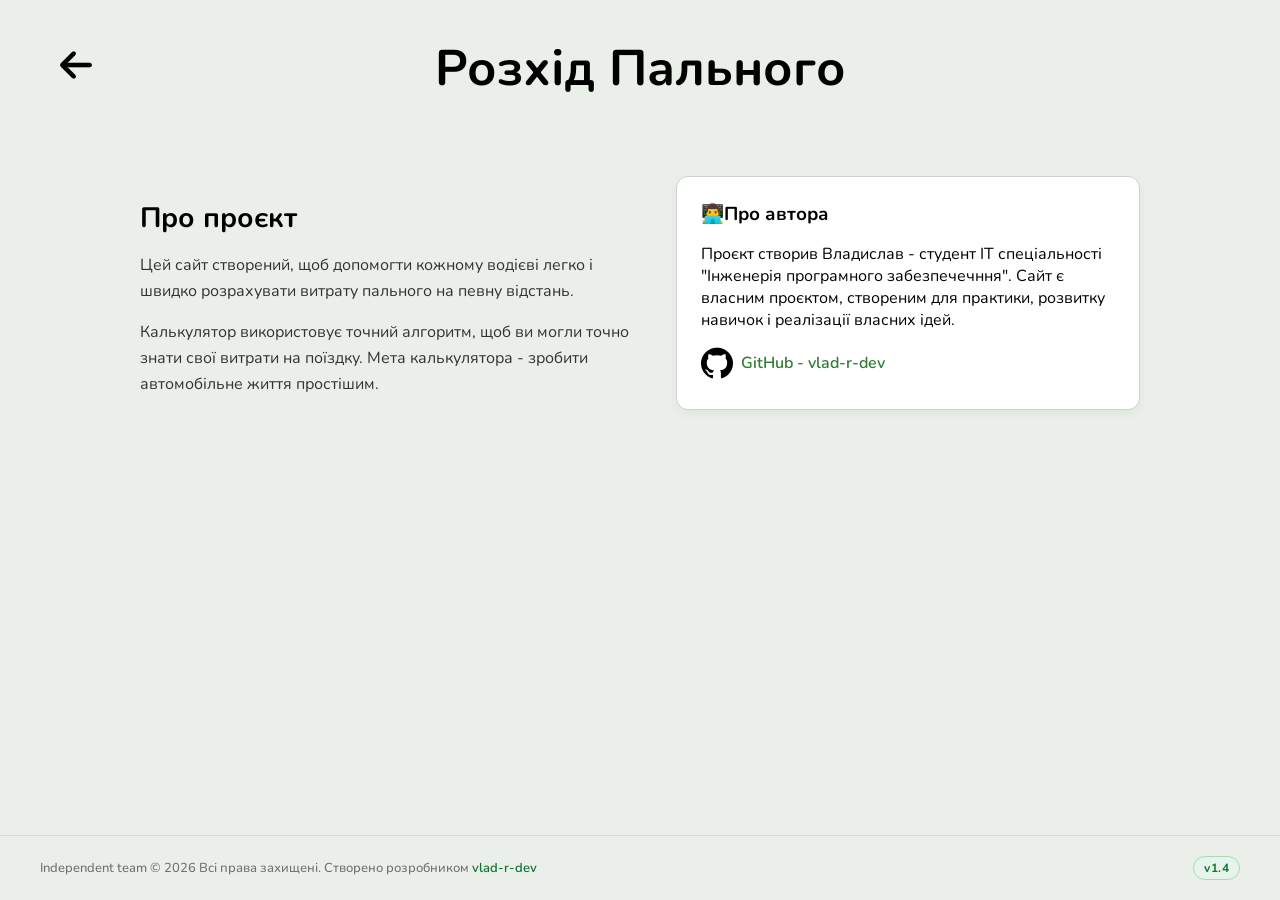
==== about.html @ a564a2fd "Add "About us" section and minor design tweaks" ====
<!DOCTYPE html>
<html lang="ua">
<head>
     <link rel="stylesheet" href="about.css">
    <meta charset="UTF-8">
    <meta name="viewport" content="width=device-width, initial-scale=1.0">
    
    <link rel="preconnect" href="https://fonts.googleapis.com">
    <link rel="preconnect" href="https://fonts.gstatic.com" crossorigin>
    <link href="https://fonts.googleapis.com/css2?family=Google+Sans:ital,opsz,wght@0,17..18,400..700;1,17..18,400..700&family=Nunito:ital,wght@0,200..1000;1,200..1000&family=Poppins:ital,wght@0,100;0,200;0,300;0,400;0,500;0,600;0,700;0,800;0,900;1,100;1,200;1,300;1,400;1,500;1,600;1,700;1,800;1,900&display=swap" rel="stylesheet">
    
    <title>Про нас</title>
</head>
<body>
    <header>

        <a href="index.html" class="back-link">
            <img src="/images/arrow.png" alt="Назад на головну" class="back-icon">
        </a>

        <a href="index.html" class="prev">
            <div class="name">
                <h1>Розхід Пального</h1>
            </div>
        </a>
    </header>
    
    <main>
        <section class="about-left">
            <h2>Про проєкт</h2>
            <p>Цей сайт створений, щоб допомогти кожному водієві
                легко і швидко розрахувати витрату пального на певну відстань.
           </p>
           <p>
                Калькулятор використовує точний алгоритм, щоб ви
                могли точно знати свої витрати на поїздку.

                Мета калькулятора - зробити автомобільне життя простішим.
           </p>
        </section>

        <div class="about-right">
            <h3>👨‍💻Про автора</h3>
            <p>Проєкт створив Владислав - студент IT спеціальності
                "Інженерія програмного забезпечечння".
                
                Сайт є власним проєктом, створеним для практики, розвитку навичок і реалізації власних ідей.
            </p>
                <a href="https://github.com/vlad-r-dev" target="_blank" class="author-link">
                    <img src="images/github.png" alt="GitHub-icon">
                    <span>GitHub - vlad-r-dev</span>
                </a>
        </div>
    </main>
    
    <footer class="site-footer">
        <div class="footer-container">
            <p class="footer-copyright">
                Independent team &copy; 2026 Всі права захищені. Створено розробником
                <a href="https://github.com/vlad-r-dev" target="_blank" rel="noopener noreferrer" class="github-link" >vlad-r-dev</a>
            </p>
            <span class="version">v1.4</span>
        </div>
    </footer>

</body>
</html>
---- about.css ----
body {
    font-family: "Nunito", sans-serif;
    position: relative;
    max-width: 100%;
    margin: 0;
    padding: 0;
    background-color: #EAEFE9;
    transition: 0.4s, color 0.4s;
    overflow-x: hidden;
    display: flex;
    flex-direction: column;
    min-height: 100vh;

    position: relative;
}

header {
    display: flex;
    justify-content: center;
    align-items: center;
}

.back-link {
    position: absolute;
    left: 60px;
    
}

.name {
    display: flex;
    justify-content: center;
    align-items: center;
    font-size: 25px;

}

label {
    font-size: 23px;
    font-weight: bold;
    display: block;
    text-align: left;
}

a,
a:visited {
    text-decoration: none;
    color: #000;
}

main {
    flex: 1;
    display: flex;
    justify-content: center;
    align-items: flex-start;
    gap: 40px;               
    max-width: 1000px;
    margin: 40px auto;
    padding: 0 20px;
}

.about-left {
    flex: 1.2;
}

.about-left h2 {
    font-size: 28px;
    margin-bottom: 16px;
}

.about-left p {
    font-size: 16px;
    line-height: 1.6;
    margin-bottom: 12px;
    color: #333;
}

.about-right {
  flex: 1;
  background-color: #ffffff;
  border: 1px solid #d0d0d0;
  border-radius: 12px;
  padding: 24px;
  box-shadow: 0 4px 10px rgba(0, 0, 0, 0.04);
}

.about-right h3 {
  margin-top: 0;
  margin-bottom: 12px;
}

.author-link {
  display: inline-flex;
  align-items: center;
  gap: 8px;
  text-decoration: none;
  color: #2e7d32;
  font-weight: 600;
}

.GitHub-link {
    width: 20px;
    height: 20px;
}

.author-link:hover {
  text-decoration: underline;
}



.site-footer {
    width: 100%;
    margin-top: auto;
    padding: 20px 0;
    border-top: 1px solid rgba(0, 0, 0, 0.08);
    background-color: transparent;
}

.footer-container {
    max-width: 1200px;
    margin: 0 auto;
    padding: 0 20px;
    display: flex;
    justify-content: space-between;
    align-items: center;
}

.footer-copyright {
    margin: 0;
    font-size: 13px;
    color: #717171;
    font-weight: 500;
}

.github-link {
    color: #137333;
    text-decoration: none;
    font-weight: 600;
    transition: color 0.2s ease, text-decoration 0.2s ease;
}

.github-link:hover {
    color: #0d652d;
    text-decoration: underline;
}

.version {
    background-color: #e6f4ea;
    color: #137333;
    font-size: 12px;
    font-weight: 700;
    padding: 3px 10px;
    border-radius: 12px;
    border: 1px solid #a8dab5;
    letter-spacing: 0.5px;
}

@media (max-width: 700px) {

    .name {
        text-align: center;
        font-size: 16px;
    }

    .back-link {
        left: 10px;
    }

    main {
        flex-direction: column;
    }


    .about-right {
        width: 100%;
        box-sizing: border-box;
        margin-bottom: 100px;
    }
}
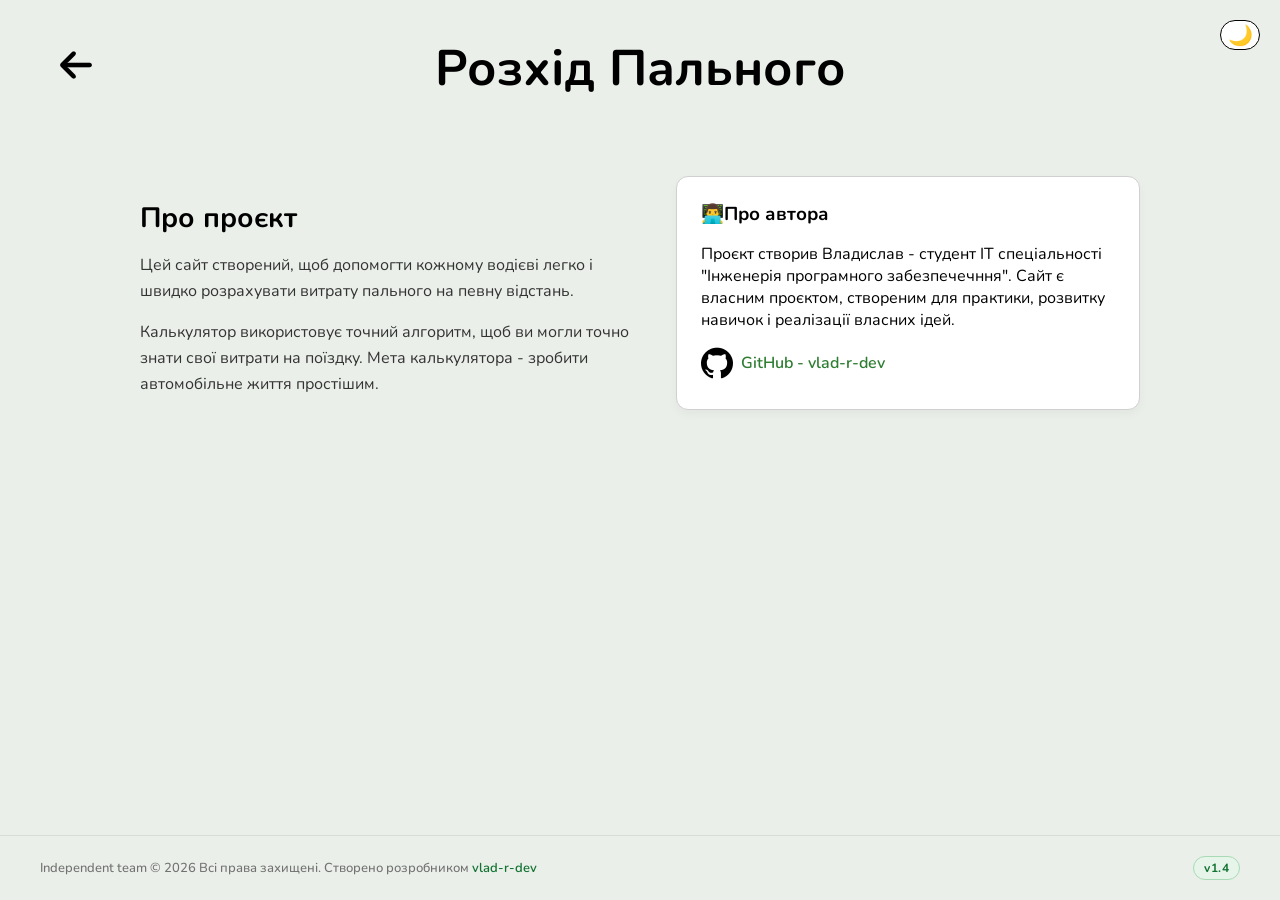
==== commit 54fa6d3a: "A dark theme has been added to the "About Us" page" ====
--- a/about.html
+++ b/about.html
@@ -12,6 +12,7 @@
     <title>Про нас</title>
 </head>
 <body>
+    <button id="theme-toggle">🌙</button>
     <header>
 
         <a href="index.html" class="back-link">
@@ -28,10 +29,10 @@
     <main>
         <section class="about-left">
             <h2>Про проєкт</h2>
-            <p>Цей сайт створений, щоб допомогти кожному водієві
+            <p class="text-project">Цей сайт створений, щоб допомогти кожному водієві
                 легко і швидко розрахувати витрату пального на певну відстань.
            </p>
-           <p>
+           <p class="text-project">
                 Калькулятор використовує точний алгоритм, щоб ви
                 могли точно знати свої витрати на поїздку.
 
@@ -48,7 +49,7 @@
             </p>
                 <a href="https://github.com/vlad-r-dev" target="_blank" class="author-link">
                     <img src="images/github.png" alt="GitHub-icon">
-                    <span>GitHub - vlad-r-dev</span>
+                    <span class="links">GitHub - vlad-r-dev</span>
                 </a>
         </div>
     </main>
@@ -63,5 +64,6 @@
         </div>
     </footer>
 
+    <script src="script.js"></script>
 </body>
 </html>
--- a/about.css
+++ b/about.css
@@ -14,6 +14,25 @@
     position: relative;
 }
 
+#theme-toggle {
+    background-color: white;
+    position: absolute ;
+    top: 20px;
+    right: 20px;
+
+    width: 40px;
+    height: 30px;
+    
+    border-radius: 20px;
+    border: 1px solid #000;
+    cursor: pointer;
+    font-size: 20px;
+
+    display: flex;
+    align-items: center;
+    justify-content: center;
+}
+
 header {
     display: flex;
     justify-content: center;
@@ -176,4 +195,53 @@
         box-sizing: border-box;
         margin-bottom: 100px;
     }
+}
+/* ------- Чорна тема ------- */
+
+body.dark-mode {
+    background-color: #121413;
+    color: #e1e3e0;
+}
+
+body.dark-mode .name,
+body.dark-mode .text-project {
+    color: #e1e3e0;
+}
+
+body.dark-mode #theme-toggle {
+  background-color: #242926;
+  border: 1px solid #38423d;
+  color: #ffcc00;
+}
+
+body.dark-mode .about-right {
+    background-color: #1a1d1b;
+    border: 2px solid #2d3330;
+    box-shadow: 0 4px 20px rgba(0, 0, 0, 0.4);
+}
+
+body.dark-mode .links {
+    color: #1e9a60;
+}
+
+body.dark-mode .site-footer {
+    border-top-color: rgba(255, 255, 255, 0.1);
+}
+
+body.dark-mode .footer-copyright {
+    color: #a0a0a0;
+}
+
+body.dark-mode .github-link {
+    color: #a8dab5;
+}
+
+body.dark-mode .github-link:hover {
+    color: #ffffff;
+}
+
+body.dark-mode .version {
+    background-color: #133e2b;
+    color: #a8dab5;
+    border-color: #1b5e3f;
 }
